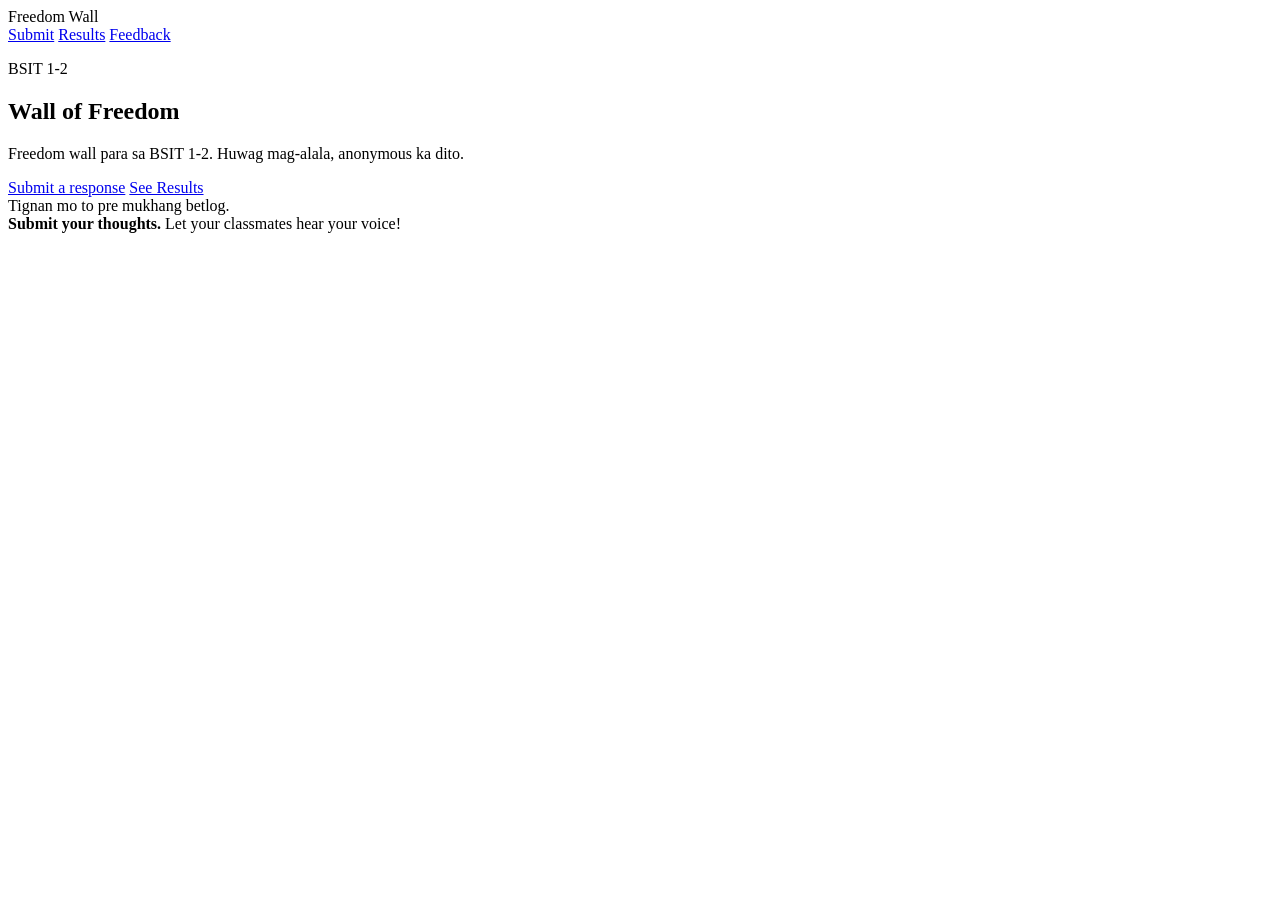
==== index.html @ 31f17ca9 "Add initial HTML structure for Freedom Wall" ====
<!DOCTYPE html>
<html lang="en">
<head>
    <meta charset="UTF-8">
    <meta name="viewport" content="width=device-width, initial-scale=1.0">
    <meta name="description" content="BSIT 1-2 Freedom Wall">
    <title>Freedom Wall</title>
    <link rel="preconnect" href="https://fonts.googleapis.com">
    <link rel="preconnect" href="https://fonts.gstatic.com" crossorigin>
    <link href="https://fonts.googleapis.com/css2?family=Fredoka:wght@400;500;600;700&family=Inter:wght@400;500;600;700&display=swap" rel="stylesheet">
    <link rel="stylesheet" href="style.css">
    <link rel="stylesheet" href="homepage.css">
</head>
<body>
    <header class="topbar" aria-label="Primary navigation">
        <div class="topbar-inner">
            <div class="brand">
                
                <div>
                    <span class="page-name">Freedom Wall</span>
                </div>
            </div>

            <nav class="nav-links" role="navigation" aria-label="Main links">
                <a class="nav-link" href="submit.html">Submit</a>
                <a class="nav-link" href="results.html">Results</a>
                <a class="nav-link" href="feedback.html">Feedback</a>
            </nav>
        </div>
    </header>

    <main class="page">

        <section class="hero" id="hero" aria-label="Hero section">
            <div class="hero-copy" id="subject">
                <p class="eyebrow">BSIT 1-2</p>
                <h1>Wall of Freedom</h1>
                <p class="hero-text">Freedom wall para sa BSIT 1-2. Huwag mag-alala, anonymous ka dito.</p>
                <div class="hero-buttons">
                    <a class="submit-button" href="#submit">Submit a response</a>
                    <a class="results-button" href="#results">See Results</a>
                </div>
            </div>

            <div class="hero-visual" id="visual" aria-hidden="true">
                <div class="visual-container">
                    <div class="visual-message">Tignan mo to pre mukhang betlog.</div>
                    <div class="visual-frame">
                        <div class="visual-image"></div>
                    </div>
                    <div class="visual-caption">
                        <strong>Submit your thoughts.</strong>
                        <span>Let your classmates hear your voice!</span>
                    </div>
                </div>
            </div>
        </section>
    </main>
</body>
</html>
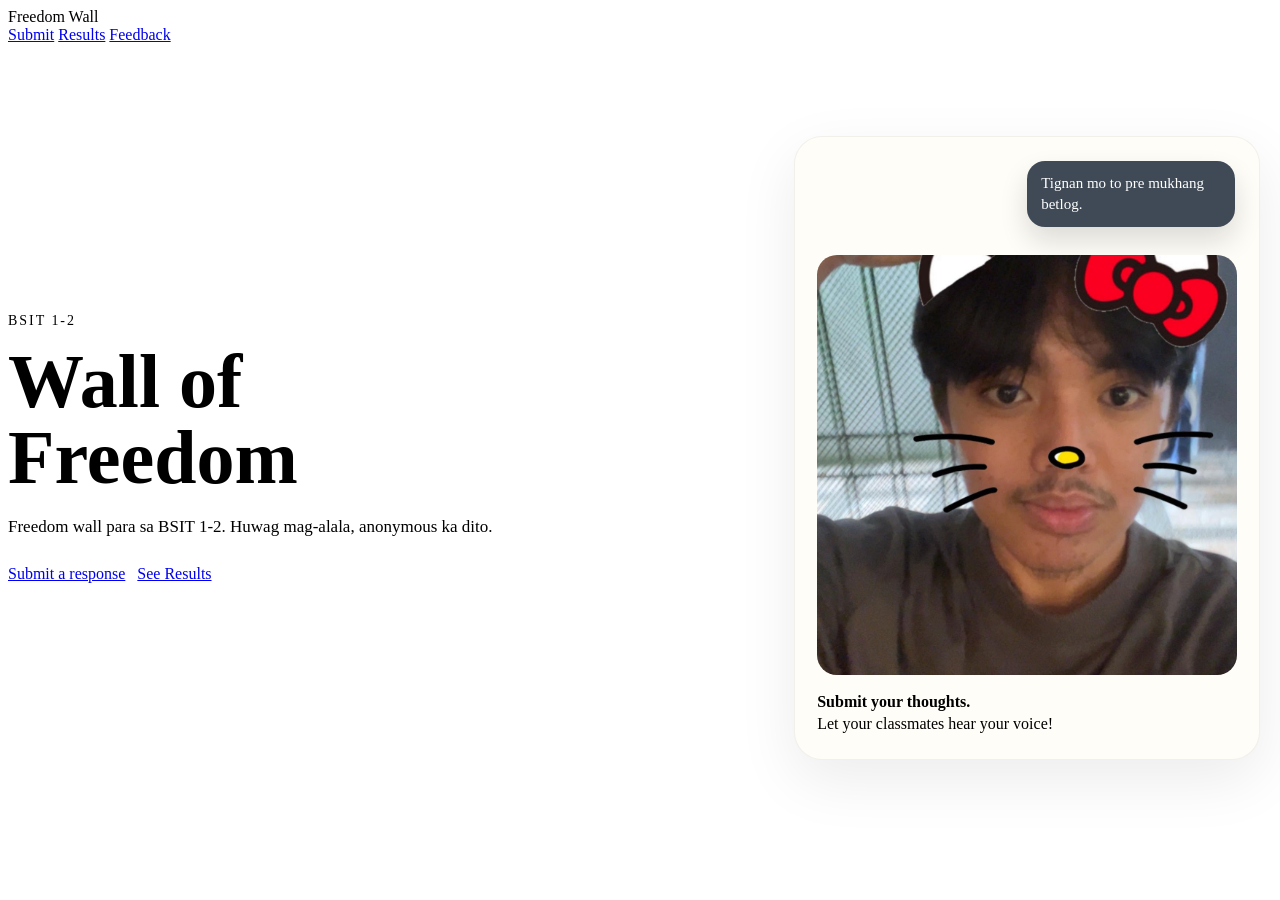
==== commit 54f52b3e: "Replace style.css link with common.css" ====
--- a/index.html
+++ b/index.html
@@ -8,7 +8,7 @@
     <link rel="preconnect" href="https://fonts.googleapis.com">
     <link rel="preconnect" href="https://fonts.gstatic.com" crossorigin>
     <link href="https://fonts.googleapis.com/css2?family=Fredoka:wght@400;500;600;700&family=Inter:wght@400;500;600;700&display=swap" rel="stylesheet">
-    <link rel="stylesheet" href="style.css">
+    <link rel="stylesheet" href="common.css">
     <link rel="stylesheet" href="homepage.css">
 </head>
 <body>
--- a/homepage.css
+++ b/homepage.css
@@ -0,0 +1,151 @@
+.hero {
+    display: grid;
+    grid-template-columns: 1.5fr 1fr;
+    gap: 40px;
+    align-items: center;
+    min-height: 808px;
+}
+
+.hero-copy {
+    max-width: 540px;
+}
+
+.eyebrow {
+    margin: 0 0 14px;
+    color: var(--accent);
+    font-size: 14px;
+    letter-spacing: 0.14em;
+    text-transform: uppercase;
+}
+
+.hero-copy h1 {
+    margin: 0;
+    font-family: Georgia, "Times New Roman", serif;
+    font-size: 76px;
+    line-height: 1;
+}
+
+.hero-text,
+.subject-line,
+.visual-caption span {
+    color: var(--muted);
+    line-height: 1.6;
+}
+
+.hero-text,
+.subject-line {
+    font-size: 17px;
+    margin: 18px 0 0;
+}
+
+.hero-buttons {
+    display: flex;
+    gap: 12px;
+    margin-top: 24px;
+    flex-wrap: wrap;
+}
+
+.hero-visual {
+    display: flex;
+    align-items: center;
+    justify-content: center;
+    min-height: 620px;
+}
+
+.visual-container {
+    position: relative;
+    width: 100%;
+    max-width: 420px;
+    padding: 22px;
+    border-radius: 28px;
+    background: #fffdf8;
+    box-shadow: 0 20px 60px rgba(17, 17, 17, 0.08);
+    border: 1px solid rgba(17, 17, 17, 0.05);
+}
+
+.visual-message {
+    position: absolute;
+    top: 24px;
+    right: 24px;
+    max-width: 180px;
+    padding: 12px 14px;
+    border-radius: 18px;
+    background: #3f4a56;
+    color: #fff;
+    font-size: 15px;
+    line-height: 1.4;
+    box-shadow: 0 14px 28px rgba(17, 17, 17, 0.14);
+}
+
+.visual-frame {
+    position: relative;
+    height: 420px;
+    border-radius: 20px;
+    overflow: hidden;
+    background: #f7f0df;
+    margin-top: 96px;
+}
+
+.visual-image {
+    position: absolute;
+    inset: 0;
+    background: url('assets/images/panget.jpg') center/cover;
+}
+
+.visual-caption {
+    margin-top: 18px;
+}
+
+.visual-caption strong {
+    display: block;
+    font-size: 16px;
+}
+
+@media (max-width: 900px) {
+    .hero {
+        grid-template-columns: 1fr;
+        gap: 24px;
+        min-height: auto;
+    }
+
+    .hero-copy {
+        max-width: 100%;
+    }
+
+    .hero-visual {
+        min-height: 460px;
+    }
+
+    .visual-container {
+        max-width: 100%;
+    }
+
+    .visual-frame {
+        margin-top: 86px;
+        height: 380px;
+    }
+}
+
+@media (max-width: 640px) {
+    .hero-copy h1 {
+        font-size: 58px;
+    }
+
+    .hero-text,
+    .subject-line {
+        font-size: 16px;
+    }
+
+    .visual-frame {
+        height: 320px;
+        margin-top: 78px;
+    }
+
+    .visual-message {
+        top: 18px;
+        right: 18px;
+        max-width: 150px;
+        padding: 12px 14px;
+        font-size: 14px;
+    }
+}
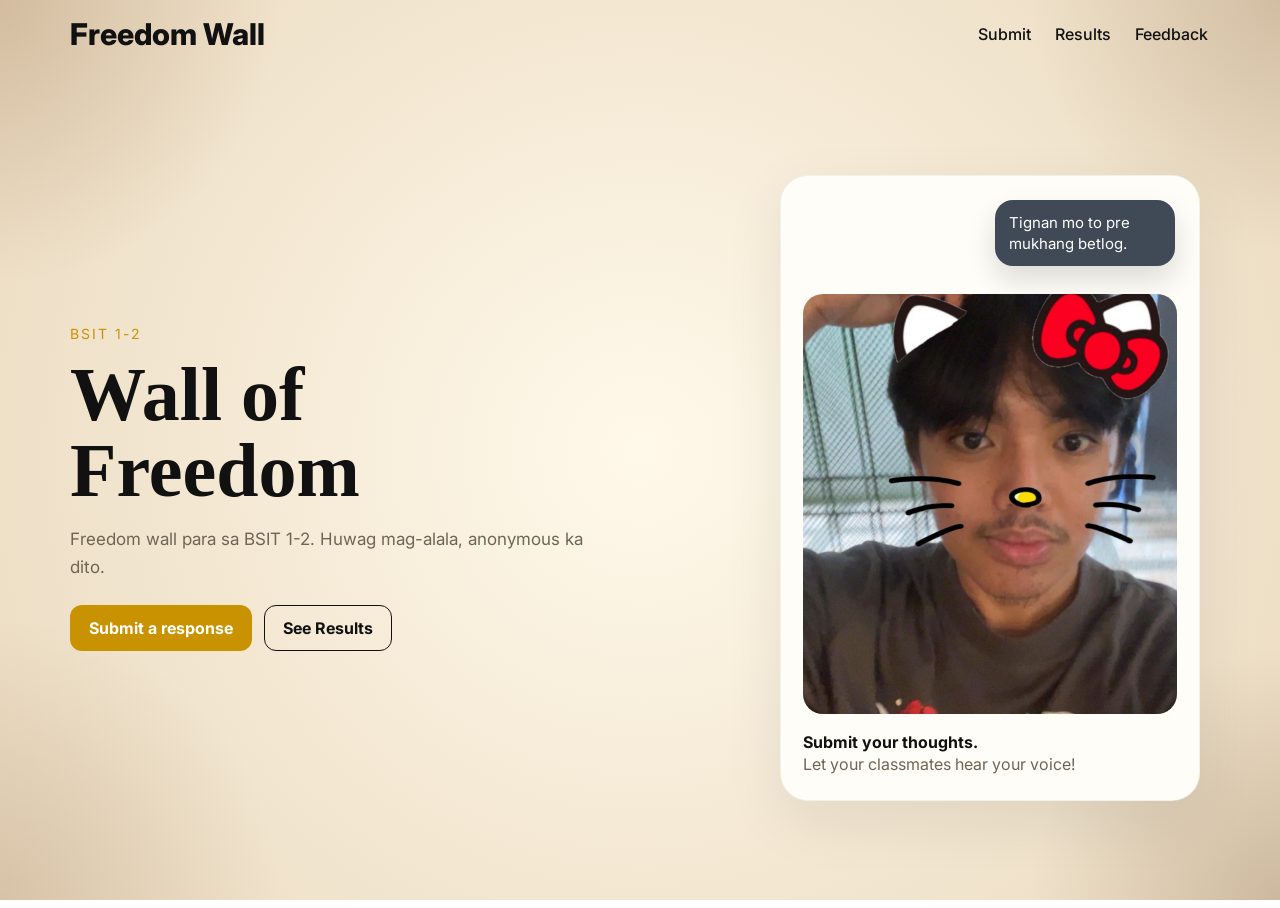
==== commit 4899db98: "Update brand element to use anchor tag" ====
--- a/index.html
+++ b/index.html
@@ -15,9 +15,8 @@
     <header class="topbar" aria-label="Primary navigation">
         <div class="topbar-inner">
             <div class="brand">
-                
                 <div>
-                    <span class="page-name">Freedom Wall</span>
+                    <a class="brand-link page-name" href="index.html">Freedom Wall</a>
                 </div>
             </div>
 
--- a/common.css
+++ b/common.css
@@ -0,0 +1,170 @@
+:root {
+    --bg: #fffaf0;
+    --card: #fff4d6;
+    --accent: #c99200;
+    --text: #111111;
+    --muted: #6f6554;
+}
+
+* {
+    box-sizing: border-box;
+}
+
+html,
+body {
+    margin: 0;
+    min-height: 100%;
+    color: var(--text);
+    font-family: Inter, Arial, sans-serif;
+}
+
+body {
+    overflow-x: hidden;
+    background:
+        radial-gradient(circle at top left, rgba(126, 82, 43, 0.22), transparent 18%),
+        radial-gradient(circle at top right, rgba(96, 60, 29, 0.18), transparent 16%),
+        radial-gradient(circle at bottom left, rgba(111, 72, 38, 0.16), transparent 18%),
+        radial-gradient(circle at bottom right, rgba(82, 51, 24, 0.20), transparent 16%),
+        radial-gradient(circle at center, rgba(255, 248, 231, 0.85), rgba(234, 217, 190, 0.98));
+    background-attachment: fixed;
+}
+
+.topbar {
+    position: sticky;
+    top: 0;
+    z-index: 10;
+    background: transparent;
+}
+
+.topbar-inner,
+.page {
+    max-width: 1180px;
+    margin: 0 auto;
+    padding: 16px 20px;
+}
+
+.topbar-inner {
+    display: flex;
+    align-items: center;
+    justify-content: space-between;
+}
+
+.brand {
+    display: flex;
+    align-items: center;
+    gap: 12px;
+}
+
+.page-name {
+    font-size: 30px;
+    font-weight: 800;
+    display: block;
+}
+
+.brand-link,
+.brand-link:link,
+.brand-link:visited,
+.brand-link:hover,
+.brand-link:active {
+    color: inherit;
+    text-decoration: none;
+}
+
+.brand-link:focus {
+    outline: none;
+    box-shadow: none;
+}
+
+.nav-links {
+    display: flex;
+    gap: 20px;
+    align-items: center;
+}
+
+.nav-link {
+    position: relative;
+    color: var(--text);
+    text-decoration: none;
+    font-weight: 500;
+    padding: 6px 2px;
+    transition: color 0.18s ease;
+}
+
+.nav-link:hover,
+.nav-link:focus {
+    color: #000000;
+}
+
+.nav-link::after {
+    content: "";
+    position: absolute;
+    left: 0;
+    bottom: -6px;
+    width: 100%;
+    height: 3px;
+    background: var(--accent);
+    transform: scaleX(0);
+    transform-origin: left;
+    transition: transform 0.28s ease;
+    border-radius: 2px;
+}
+
+.nav-link:hover::after,
+.nav-link:focus::after {
+    transform: scaleX(1);
+}
+
+.page {
+    position: relative;
+    z-index: 1;
+    min-height: calc(100vh - 72px);
+}
+
+.submit-button,
+.results-button,
+.btn,
+.btnn {
+    display: inline-block;
+    padding: 12px 18px;
+    border-radius: 12px;
+    text-decoration: none;
+    font-weight: 700;
+}
+
+.submit-button,
+.btn {
+    background: var(--accent);
+    color: #fff;
+    border: 1px solid transparent;
+}
+
+.results-button,
+.btnn {
+    border: 1px solid var(--text);
+    color: var(--text);
+    background: transparent;
+}
+
+.results-section,
+.submit-section,
+.feedback-section {
+    padding: 24px 0;
+}
+
+@media (max-width: 900px) {
+    .topbar-inner,
+    .page {
+        padding-left: 16px;
+        padding-right: 16px;
+    }
+}
+
+@media (max-width: 640px) {
+    .nav-links {
+        gap: 12px;
+    }
+
+    .page-name {
+        font-size: 24px;
+    }
+}
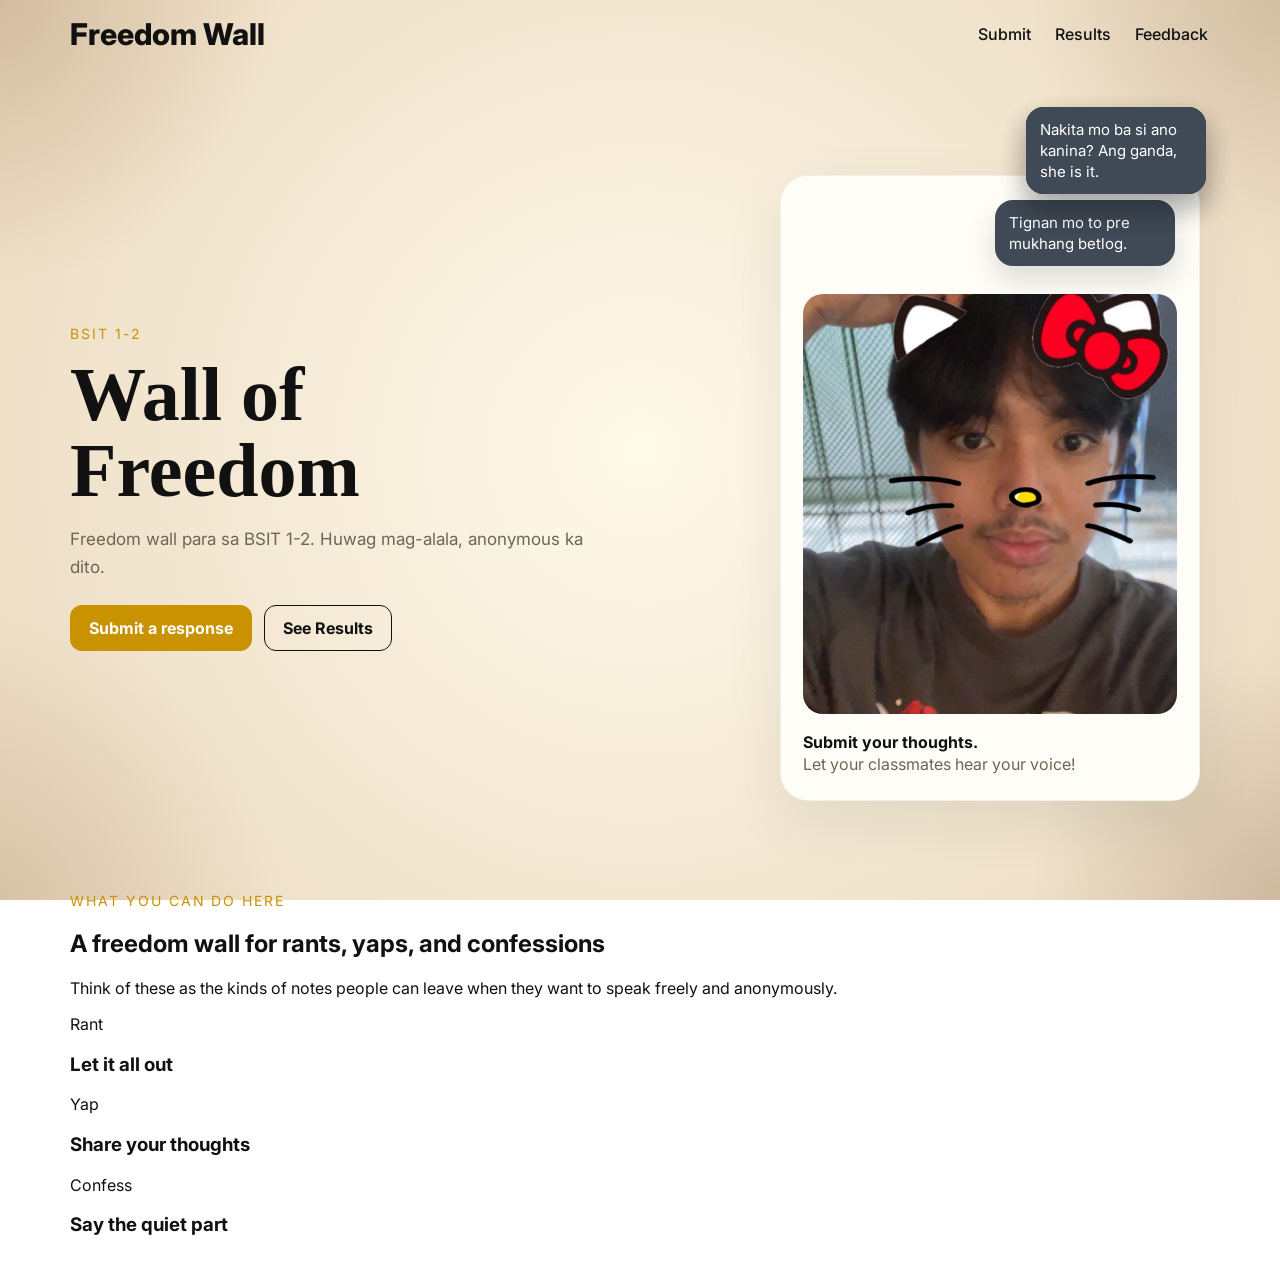
==== commit 0558803b: "Refactor brand link and add feature section Refactor brand link structure and add feature section wi" ====
--- a/index.html
+++ b/index.html
@@ -15,9 +15,7 @@
     <header class="topbar" aria-label="Primary navigation">
         <div class="topbar-inner">
             <div class="brand">
-                <div>
-                    <a class="brand-link page-name" href="index.html">Freedom Wall</a>
-                </div>
+                <a class="brand-link page-name" href="index.html">Freedom Wall</a>
             </div>
 
             <nav class="nav-links" role="navigation" aria-label="Main links">
@@ -29,7 +27,6 @@
     </header>
 
     <main class="page">
-
         <section class="hero" id="hero" aria-label="Hero section">
             <div class="hero-copy" id="subject">
                 <p class="eyebrow">BSIT 1-2</p>
@@ -54,6 +51,34 @@
                 </div>
             </div>
         </section>
+
+        <section class="feature-section" aria-labelledby="feature-heading">
+            <div class="feature-header">
+                <p class="eyebrow">What you can do here</p>
+                <h2 id="feature-heading">A freedom wall for rants, yaps, and confessions</h2>
+                <p class="feature-intro">Think of these as the kinds of notes people can leave when they want to speak freely and anonymously.</p>
+            </div>
+
+            <div class="feature-grid">
+                <article class="paper-card paper-card--tilt-left">
+                    <p class="paper-label">Rant</p>
+                    <h3>Let it all out</h3>
+                    <p class="visual-message">Bwesit c Kian haha tinadyakan ako sa fes.</p>
+                </article>
+
+                <article class="paper-card paper-card--straight">
+                    <p class="paper-label">Yap</p>
+                    <h3>Share your thoughts</h3>
+                    <p class="visual-message">Katamad na maglakad sa CvSU. Ang jinet huhu.</p>
+                </article>
+
+                <article class="paper-card paper-card--tilt-right">
+                    <p class="paper-label">Confess</p>
+                    <h3>Say the quiet part</h3>
+                    <p class="visual-message">Nakita mo ba si ano kanina? Ang ganda, she is it.</p>
+                </article>
+            </div>
+        </section>
     </main>
 </body>
 </html>
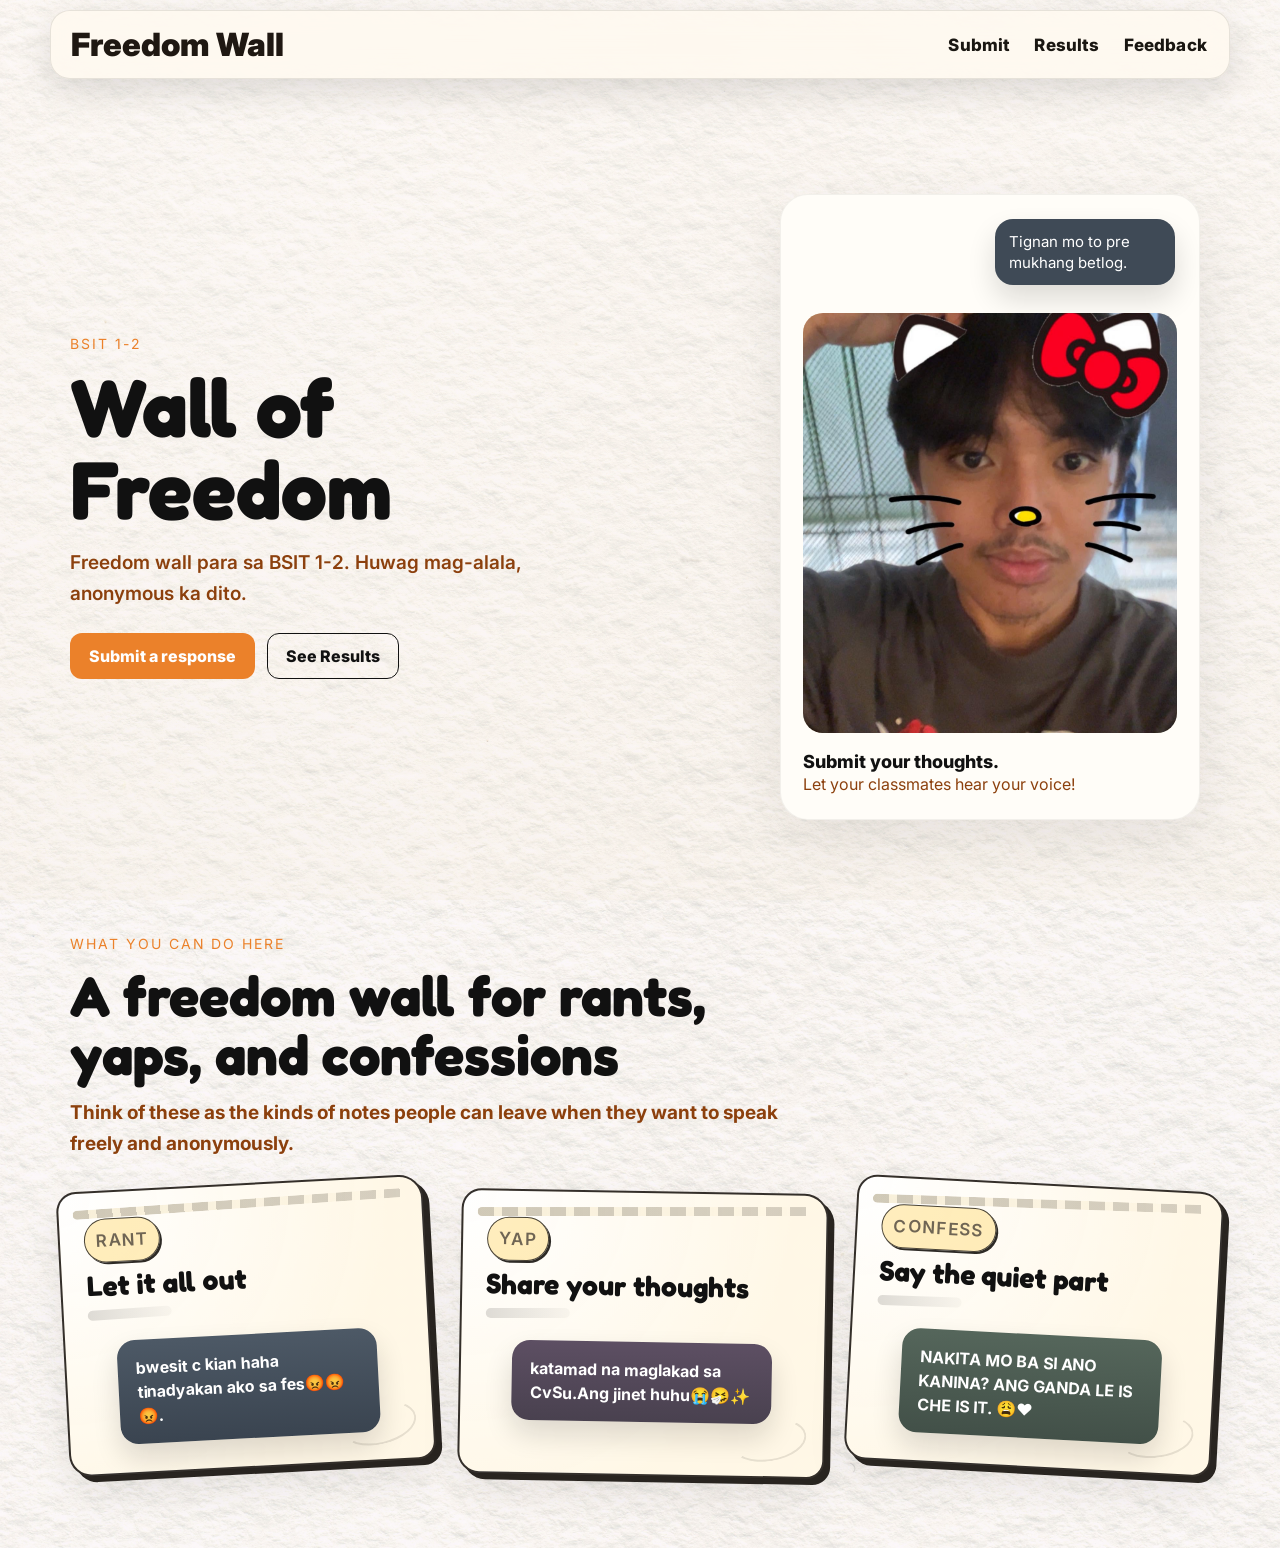
==== commit 7fd7cef8: "Update index.html" ====
--- a/index.html
+++ b/index.html
@@ -63,19 +63,19 @@
                 <article class="paper-card paper-card--tilt-left">
                     <p class="paper-label">Rant</p>
                     <h3>Let it all out</h3>
-                    <p class="visual-message">Bwesit c Kian haha tinadyakan ako sa fes.</p>
+                    <p class="visual-message">bwesit c kian haha tinadyakan ako sa fes😡😡😡.</p>
                 </article>
 
                 <article class="paper-card paper-card--straight">
                     <p class="paper-label">Yap</p>
                     <h3>Share your thoughts</h3>
-                    <p class="visual-message">Katamad na maglakad sa CvSU. Ang jinet huhu.</p>
+                    <p class="visual-message">katamad na maglakad sa CvSu.Ang jinet huhu😭🤧✨</p>
                 </article>
 
                 <article class="paper-card paper-card--tilt-right">
                     <p class="paper-label">Confess</p>
                     <h3>Say the quiet part</h3>
-                    <p class="visual-message">Nakita mo ba si ano kanina? Ang ganda, she is it.</p>
+                    <p class="visual-message">NAKITA MO BA SI ANO KANINA? ANG GANDA LE IS CHE IS IT. 😩❤️</p>
                 </article>
             </div>
         </section>
--- a/common.css
+++ b/common.css
@@ -1,9 +1,9 @@
 :root {
     --bg: #fffaf0;
     --card: #fff4d6;
-    --accent: #c99200;
+    --accent: #eb812a;
     --text: #111111;
-    --muted: #6f6554;
+    --muted: #8c400d;
 }
 
 * {
@@ -15,25 +15,33 @@
     margin: 0;
     min-height: 100%;
     color: var(--text);
-    font-family: Inter, Arial, sans-serif;
+    font-family: "Folio", Inter, Arial, sans-serif;
 }
 
 body {
+    position: relative;
     overflow-x: hidden;
-    background:
-        radial-gradient(circle at top left, rgba(126, 82, 43, 0.22), transparent 18%),
-        radial-gradient(circle at top right, rgba(96, 60, 29, 0.18), transparent 16%),
-        radial-gradient(circle at bottom left, rgba(111, 72, 38, 0.16), transparent 18%),
-        radial-gradient(circle at bottom right, rgba(82, 51, 24, 0.20), transparent 16%),
-        radial-gradient(circle at center, rgba(255, 248, 231, 0.85), rgba(234, 217, 190, 0.98));
+    background-color: #f4efe6;
+    background-image: url('assets/images/paper.jpg');
+    background-repeat: no-repeat;
+    background-size: cover;
     background-attachment: fixed;
+}
+
+body::before {
+    content: "";
+    position: fixed;
+    inset: 0;
+    background: linear-gradient(rgba(255, 250, 242, 0.28), rgba(244, 233, 214, 0.18));
+    pointer-events: none;
+    z-index: 0;
 }
 
 .topbar {
     position: sticky;
     top: 0;
     z-index: 10;
-    background: transparent;
+    padding: 10px 0 8px;
 }
 
 .topbar-inner,
@@ -41,12 +49,23 @@
     max-width: 1180px;
     margin: 0 auto;
     padding: 16px 20px;
+    position: relative;
+    z-index: 1;
 }
 
 .topbar-inner {
     display: flex;
     align-items: center;
     justify-content: space-between;
+    color: #1f1812;
+    padding-top: 14px;
+    padding-bottom: 14px;
+    border: 1px solid rgba(24, 20, 16, 0.1);
+    border-radius: 20px;
+    background: rgba(255, 250, 240, 0.84);
+    box-shadow: 0 12px 34px rgba(17, 17, 17, 0.12);
+    backdrop-filter: blur(14px) saturate(1.1);
+    -webkit-backdrop-filter: blur(14px) saturate(1.1);
 }
 
 .brand {
@@ -56,8 +75,8 @@
 }
 
 .page-name {
-    font-size: 30px;
-    font-weight: 800;
+    font-size: 32px;
+    font-weight: 900;
     display: block;
 }
 
@@ -83,9 +102,11 @@
 
 .nav-link {
     position: relative;
-    color: var(--text);
+    color: #1a1712;
     text-decoration: none;
-    font-weight: 500;
+    font-weight: 800;
+    font-size: 17px;
+    letter-spacing: 0.01em;
     padding: 6px 2px;
     transition: color 0.18s ease;
 }
@@ -128,7 +149,8 @@
     padding: 12px 18px;
     border-radius: 12px;
     text-decoration: none;
-    font-weight: 700;
+    font-weight: 800;
+    font-size: 16px;
 }
 
 .submit-button,
@@ -151,12 +173,32 @@
     padding: 24px 0;
 }
 
+.results-section h1,
+.submit-section h1,
+.feedback-section h1 {
+    margin: 0;
+    font-family: "Pump", Fredoka, Inter, sans-serif;
+    font-size: clamp(42px, 5vw, 64px);
+    line-height: 1;
+    color: #111111;
+}
+
+.results-section .hero-text,
+.submit-section .hero-text,
+.feedback-section .hero-text {
+    max-width: 760px;
+}
+
 @media (max-width: 900px) {
     .topbar-inner,
     .page {
         padding-left: 16px;
         padding-right: 16px;
     }
+
+    .topbar-inner {
+        border-radius: 18px;
+    }
 }
 
 @media (max-width: 640px) {
--- a/homepage.css
+++ b/homepage.css
@@ -6,6 +6,179 @@
     min-height: 808px;
 }
 
+.feature-section {
+    padding: 24px 0 64px;
+}
+
+.feature-header {
+    max-width: 760px;
+    margin-bottom: 24px;
+}
+
+.feature-header h2 {
+    margin: 0;
+    font-family: "Pump", Fredoka, Inter, sans-serif;
+    font-size: clamp(38px, 4.4vw, 60px);
+    font-weight: 900;
+    line-height: 1.05;
+}
+
+.feature-intro {
+    margin: 14px 0 0;
+    color: var(--muted);
+    font-size: 19px;
+    font-weight: 700;
+    line-height: 1.6;
+}
+
+.feature-grid {
+    display: grid;
+    grid-template-columns: repeat(3, minmax(0, 1fr));
+    gap: 20px;
+    align-items: stretch;
+}
+
+.paper-card {
+    position: relative;
+    padding: 26px 24px 28px;
+    border-radius: 20px 24px 18px 22px;
+    background:
+        radial-gradient(circle at top left, rgba(255, 255, 255, 0.96), rgba(255, 247, 229, 0.94) 72%),
+        #fffdf8;
+    border: 2px solid rgba(24, 20, 16, 0.88);
+    box-shadow:
+        6px 6px 0 rgba(24, 20, 16, 0.92),
+        0 18px 40px rgba(17, 17, 17, 0.08);
+    transform-origin: center bottom;
+    overflow: hidden;
+}
+
+.paper-card::before {
+    content: "";
+    position: absolute;
+    left: 14px;
+    right: 14px;
+    top: 14px;
+    height: 9px;
+    border-radius: 999px;
+    background:
+        repeating-linear-gradient(90deg, rgba(24, 20, 16, 0.22) 0 16px, transparent 16px 24px),
+        linear-gradient(90deg, rgba(201, 146, 0, 0.18), rgba(201, 146, 0, 0));
+    opacity: 0.8;
+    transform: rotate(-1deg);
+}
+
+.paper-card::after {
+    content: "";
+    position: absolute;
+    right: 16px;
+    bottom: 15px;
+    width: 72px;
+    height: 38px;
+    border-radius: 50%;
+    border: 2px solid rgba(24, 20, 16, 0.15);
+    border-top-color: transparent;
+    border-left-color: transparent;
+    transform: rotate(-10deg);
+    opacity: 0.7;
+}
+
+.paper-card h3 {
+    margin: 8px 0 10px;
+    font-family: "Pump", Fredoka, Inter, sans-serif;
+    font-size: 28px;
+    font-weight: 900;
+    line-height: 1.1;
+    color: #111111;
+}
+
+.paper-card p {
+    margin: 0;
+    color: #6f6554;
+    font-size: 17px;
+    font-weight: 600;
+    line-height: 1.65;
+}
+
+.paper-card .visual-message {
+    position: static;
+    top: auto;
+    right: auto;
+    max-width: none;
+    margin: 22px auto 0;
+    padding: 16px 18px;
+    width: min(100%, 260px);
+    border-radius: 18px;
+    background: linear-gradient(180deg, #3f4a56, #313b45);
+    color: #fff;
+    font-size: 16px;
+    font-weight: 700;
+    line-height: 1.5;
+    text-align: left;
+}
+
+.feature-grid .paper-card:nth-child(1) .visual-message {
+    background: linear-gradient(180deg, #4d5966, #3a4450);
+}
+
+.feature-grid .paper-card:nth-child(2) .visual-message {
+    background: linear-gradient(180deg, #5d4f63, #49414f);
+}
+
+.feature-grid .paper-card:nth-child(3) .visual-message {
+    background: linear-gradient(180deg, #55665b, #425048);
+}
+
+.paper-label {
+    display: inline-flex;
+    align-items: center;
+    padding: 7px 11px;
+    border-radius: 999px;
+    background: rgba(255, 214, 102, 0.42);
+    color: #3d2a00;
+    font-size: 14px;
+    font-weight: 700;
+    letter-spacing: 0.08em;
+    text-transform: uppercase;
+    border: 1.5px solid rgba(24, 20, 16, 0.78);
+    box-shadow: 2px 2px 0 rgba(24, 20, 16, 0.9);
+}
+
+.paper-card--tilt-left {
+    transform: rotate(-3deg);
+}
+
+.paper-card--straight {
+    transform: translateY(8px) rotate(1deg);
+}
+
+.paper-card--tilt-right {
+    transform: rotate(3deg);
+}
+
+.paper-card p:not(.paper-label) {
+    position: relative;
+    z-index: 1;
+}
+
+.paper-card h3,
+.paper-card .paper-label {
+    position: relative;
+    z-index: 1;
+}
+
+.paper-card h3::after {
+    content: "";
+    display: block;
+    width: 84px;
+    height: 10px;
+    margin-top: 8px;
+    border-radius: 999px;
+    background: linear-gradient(90deg, rgba(24, 20, 16, 0.8), rgba(24, 20, 16, 0.15));
+    opacity: 0.18;
+    transform: rotate(-1deg);
+}
+
 .hero-copy {
     max-width: 540px;
 }
@@ -20,8 +193,9 @@
 
 .hero-copy h1 {
     margin: 0;
-    font-family: Georgia, "Times New Roman", serif;
-    font-size: 76px;
+    font-family: "Pump", Fredoka, Inter, sans-serif;
+    font-size: 82px;
+    font-weight: 900;
     line-height: 1;
 }
 
@@ -34,7 +208,8 @@
 
 .hero-text,
 .subject-line {
-    font-size: 17px;
+    font-size: 19px;
+    font-weight: 600;
     margin: 18px 0 0;
 }
 
@@ -98,7 +273,8 @@
 
 .visual-caption strong {
     display: block;
-    font-size: 16px;
+    font-size: 18px;
+    font-weight: 800;
 }
 
 @media (max-width: 900px) {
@@ -123,6 +299,26 @@
     .visual-frame {
         margin-top: 86px;
         height: 380px;
+    }
+
+    .feature-grid {
+        grid-template-columns: 1fr;
+    }
+
+    .paper-card,
+    .paper-card--tilt-left,
+    .paper-card--straight,
+    .paper-card--tilt-right {
+        transform: none;
+    }
+
+    .paper-card::after {
+        width: 58px;
+        height: 30px;
+    }
+
+    .paper-card .visual-message {
+        width: 100%;
     }
 }
 
@@ -148,4 +344,21 @@
         padding: 12px 14px;
         font-size: 14px;
     }
-}
+
+    .feature-section {
+        padding-bottom: 48px;
+    }
+
+    .paper-card {
+        padding: 22px 20px 24px;
+    }
+
+    .paper-card h3 {
+        font-size: 23px;
+    }
+
+    .paper-card .visual-message {
+        padding: 14px 16px;
+        font-size: 14px;
+    }
+}
